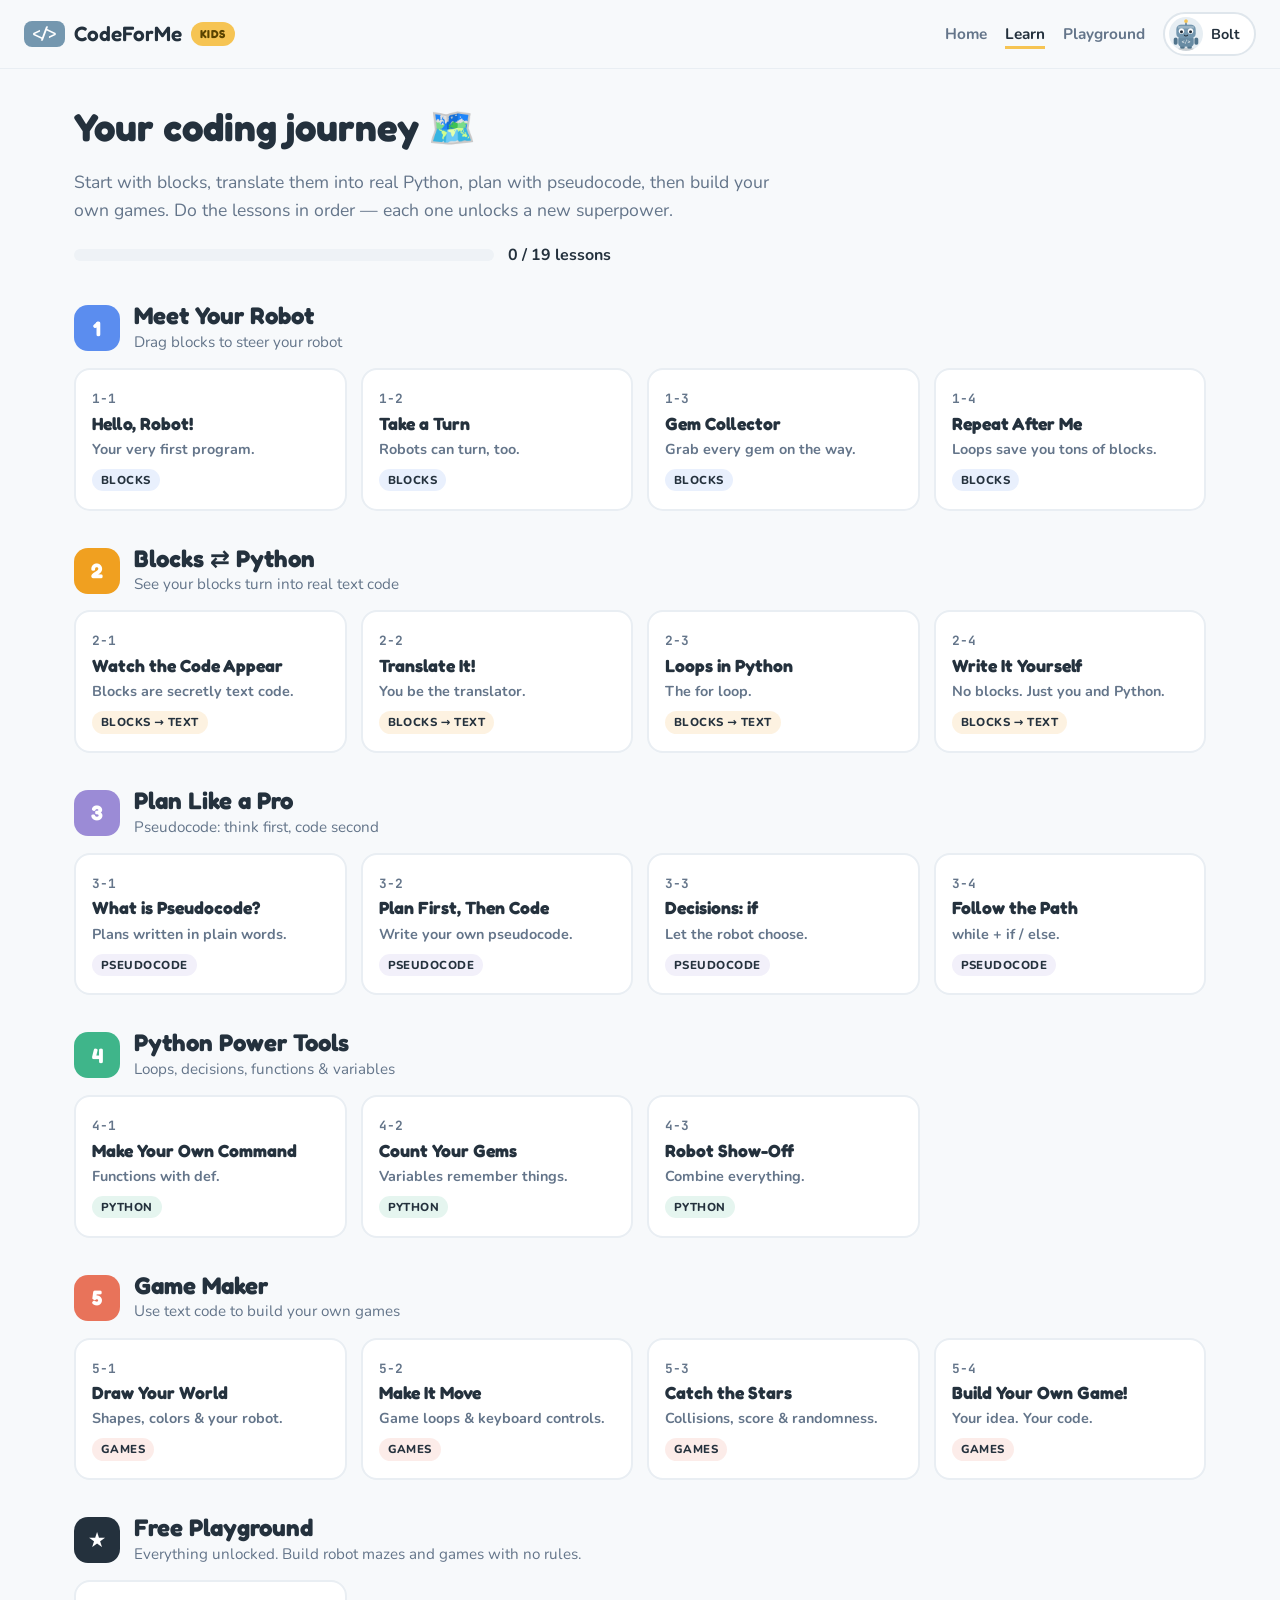
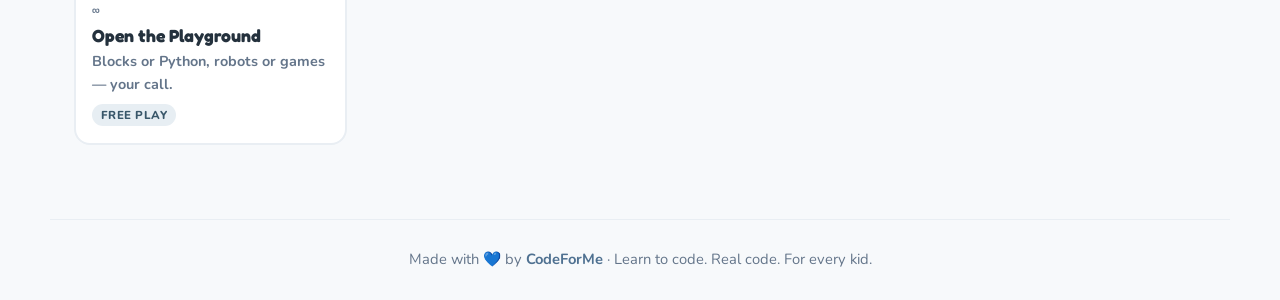
==== learn.html @ 1c7331c0 "Add files via upload" ====
<!doctype html>
<html lang="en">
<head>
<title>Learn — CodeForMe Kids</title>
<meta charset="UTF-8" />
<meta name="viewport" content="width=device-width, initial-scale=1" />
<link rel="preconnect" href="https://fonts.googleapis.com"><link rel="preconnect" href="https://fonts.gstatic.com" crossorigin>
<link href="https://fonts.googleapis.com/css2?family=Fredoka:wght@500;600;700&family=Nunito:wght@400;600;700;800&family=JetBrains+Mono:wght@400;500;600&display=swap" rel="stylesheet">
<link rel="stylesheet" href="css/kids.css" />
<link rel="icon" href="data:image/svg+xml,<svg xmlns=%22http://www.w3.org/2000/svg%22 viewBox=%220 0 100 100%22><rect width=%22100%22 height=%22100%22 rx=%2222%22 fill=%22%237497af%22/><text x=%2250%22 y=%2266%22 font-size=%2252%22 font-family=%22monospace%22 fill=%22white%22 text-anchor=%22middle%22>&lt;/&gt;</text></svg>" />
</head>
<body data-page="learn">
<header id="site-header"></header>
<main class="container" style="padding-top:36px;padding-bottom:40px">
  <h1 style="font-size:2.4rem">Your coding journey 🗺️</h1>
  <p style="color:var(--text-muted);font-size:1.1rem;max-width:40em">Start with blocks, translate them into real Python, plan with pseudocode, then build your own games. Do the lessons in order — each one unlocks a new superpower.</p>
  <div style="display:flex;align-items:center;gap:14px;margin:18px 0 34px"><div class="progress-bar" style="flex:1"><i id="pbar" style="width:0"></i></div><b id="ptext"></b></div>
  <div id="units"></div>
</main>
<div id="site-footer"></div>
<script src="js/common.js"></script>
<script src="js/blocks.js"></script>
<script src="js/lessons-robot.js"></script>
<script src="js/lessons-game.js"></script>
<script>
  const prog = CFM.getProgress(); let done = 0, html = "";
  CFM.UNITS.forEach((u) => {
    const ls = CFM.LESSONS.filter((l) => l.unit === u.id);
    html += `<section class="unit"><div class="unit-head"><span class="unit-badge" style="background:${u.color}">${u.id}</span><div><h2>${u.title}</h2><p>${u.sub}</p></div></div><div class="lessons">` +
      ls.map((l) => { const d = prog[l.id]; if (d) done++; return `<a class="lesson-card ${d ? "done" : ""}" href="lesson.html?id=${l.id}"><span class="n">${l.id}</span><h3>${l.title}</h3><p>${l.blurb}</p><span class="tag" style="background:${u.color}22;color:#24313d">${u.tag}</span></a>`; }).join("") + "</div></section>";
  });
  document.getElementById("units").innerHTML = html + `<section class="unit"><div class="unit-head"><span class="unit-badge" style="background:#24313d">★</span><div><h2>Free Playground</h2><p>Everything unlocked. Build robot mazes and games with no rules.</p></div></div><div class="lessons"><a class="lesson-card" href="playground.html"><span class="n">∞</span><h3>Open the Playground</h3><p>Blocks or Python, robots or games — your call.</p><span class="tag">Free play</span></a></div></section>`;
  document.getElementById("pbar").style.width = (done / CFM.LESSONS.length * 100) + "%";
  document.getElementById("ptext").textContent = done + " / " + CFM.LESSONS.length + " lessons";
</script>
</body>
</html>
---- css/kids.css ----
:root {
  --bg: #f7f9fb; --bg-raised: #fff; --bg-inset: #eef2f6;
  --border: #dfe6ec; --border-soft: #e9eef3;
  --text: #24313d; --text-muted: #64758a;
  --accent: #7497af; --accent-dark: #4f7191; --accent-darker: #385669;
  --accent-light: #e7eef3; --accent-soft: #d3e0e8;
  --sun: #f6c453; --sun-dark: #d9a520; --coral: #ef8a6b; --mint: #62c3a0; --grape: #9b8bd6;
  --danger: #c0392b; --danger-soft: #fbe4e1; --ok: #2e9e72; --ok-soft: #dff5ea;
  --shadow-sm: 0 1px 3px rgba(36,49,61,.06); --shadow-md: 0 10px 26px rgba(36,49,61,.08);
  --shadow-lg: 0 20px 46px rgba(36,49,61,.13); --shadow-accent: 0 10px 22px rgba(79,113,145,.28);
  --radius: 16px; --radius-lg: 22px;
  --font-ui: 'Nunito', system-ui, sans-serif; --font-display: 'Fredoka', var(--font-ui);
  --font-mono: 'JetBrains Mono', 'SFMono-Regular', Consolas, monospace;
  /* block colors */
  --b-motion: #5b8def; --b-action: #f0a020; --b-loop: #e8735a; --b-logic: #3fb58a; --b-say: #9b8bd6;
}
* { box-sizing: border-box; }
html, body { margin: 0; background: var(--bg); color: var(--text); font-family: var(--font-ui); font-size: 16px; line-height: 1.6; }
::selection { background: var(--accent-soft); color: var(--accent-darker); }
a { color: var(--accent-dark); text-decoration: none; font-weight: 700; }
a:hover { text-decoration: underline; }
h1, h2, h3 { font-family: var(--font-display); line-height: 1.15; margin: 0 0 .5em; }
code, .mono { font-family: var(--font-mono); font-size: .9em; background: var(--accent-light); padding: 1px 6px; border-radius: 6px; color: var(--accent-darker); }
.container { max-width: 1180px; margin: 0 auto; padding: 0 24px; }

/* Header */
.site-header { position: sticky; top: 0; z-index: 30; background: rgba(247,249,251,.92); backdrop-filter: blur(10px); border-bottom: 1px solid var(--border-soft); }
.header-inner { max-width: 1400px; margin: 0 auto; padding: 12px 24px; display: flex; align-items: center; justify-content: space-between; gap: 16px; }
.logo { font-family: var(--font-display); font-weight: 600; font-size: 1.3rem; color: var(--text); display: flex; align-items: center; gap: 9px; }
.logo:hover { text-decoration: none; color: var(--accent-dark); }
.logo-mark { font-family: var(--font-mono); font-weight: 700; font-size: .95rem; color: #fff; background: var(--accent); padding: 5px 7px; border-radius: 8px; line-height: 1; }
.logo-kids { background: var(--sun); color: #5a4300; font-size: .72rem; font-weight: 700; padding: 3px 9px; border-radius: 999px; letter-spacing: .04em; text-transform: uppercase; }
.site-nav { display: flex; align-items: center; gap: 18px; }
.site-nav a { color: var(--text-muted); font-weight: 700; font-size: .96rem; }
.site-nav a:hover, .site-nav a.active { color: var(--text); text-decoration: none; }
.site-nav a.active { box-shadow: 0 3px 0 var(--sun); }
.chip-btn { display: inline-flex; align-items: center; gap: 8px; background: var(--bg-raised); border: 2px solid var(--border); border-radius: 999px; padding: 3px 14px 3px 4px; font: 700 .9rem var(--font-ui); color: var(--text); cursor: pointer; }
.chip-btn:hover { border-color: var(--accent); }
.chip-btn canvas { width: 34px; height: 34px; background: var(--accent-light); border-radius: 50%; }

/* Buttons */
.btn { font: 800 1rem var(--font-display); letter-spacing: .01em; border: 0; border-radius: 999px; padding: 11px 24px; cursor: pointer; transition: transform .15s, box-shadow .15s, background .15s; display: inline-flex; align-items: center; gap: 8px; }
.btn:hover { text-decoration: none; transform: translateY(-2px); }
.btn:disabled { opacity: .5; cursor: not-allowed; transform: none; }
.btn-primary { background: var(--accent); color: #fff; box-shadow: var(--shadow-accent); }
.btn-primary:hover { background: var(--accent-dark); }
.btn-sun { background: var(--sun); color: #4a3800; box-shadow: 0 8px 18px rgba(217,165,32,.3); }
.btn-sun:hover { background: #f8cf6a; }
.btn-ghost { background: var(--bg-raised); color: var(--accent-darker); border: 2px solid var(--border); padding: 9px 20px; }
.btn-ghost:hover { border-color: var(--accent); }
.btn-sm { font-size: .88rem; padding: 6px 14px; }
.btn-run { background: var(--ok); color: #fff; box-shadow: 0 8px 18px rgba(46,158,114,.3); }
.btn-run:hover { background: #26855f; }

/* Hero */
.hero { background: radial-gradient(560px circle at 10% 10%, rgba(116,151,175,.2), transparent 60%), radial-gradient(480px circle at 92% 8%, rgba(246,196,83,.22), transparent 60%), #fbfcfd; padding: 64px 0 90px; position: relative; overflow: hidden; }
.hero-grid { display: grid; grid-template-columns: 1.15fr .85fr; gap: 40px; align-items: center; }
.eyebrow { display: inline-block; background: var(--accent-light); color: var(--accent-darker); font-weight: 800; font-size: .8rem; padding: 4px 12px; border-radius: 999px; letter-spacing: .05em; text-transform: uppercase; }
.hero h1 { font-size: clamp(2.2rem, 5vw, 3.6rem); margin: 14px 0; }
.mark { background: linear-gradient(transparent 60%, var(--sun) 60%); padding: 0 4px; }
.hero p.lead { font-size: 1.2rem; color: var(--text-muted); max-width: 34em; }
.hero-cta { display: flex; gap: 14px; margin-top: 26px; flex-wrap: wrap; }
.hero-stage { background: var(--bg-raised); border-radius: var(--radius-lg); box-shadow: var(--shadow-lg); padding: 18px; text-align: center; border: 1px solid var(--border-soft); }
.hero-stage canvas { width: 100%; max-width: 360px; aspect-ratio: 1; }
.hero-wave { position: absolute; left: 0; bottom: -1px; width: 100%; height: 50px; fill: var(--bg); }

section.block { padding: 64px 0; }
section.alt { background: var(--bg-raised); border-top: 1px solid var(--border-soft); border-bottom: 1px solid var(--border-soft); }
.section-title { text-align: center; font-size: 2.1rem; }
.section-sub { text-align: center; color: var(--text-muted); max-width: 40em; margin: 0 auto 36px; font-size: 1.08rem; }

/* Journey steps */
.journey { display: grid; grid-template-columns: repeat(5, 1fr); gap: 16px; counter-reset: step; }
.step { background: var(--bg); border: 2px solid var(--border-soft); border-radius: var(--radius); padding: 20px 16px; position: relative; text-align: center; }
.step .num { width: 38px; height: 38px; border-radius: 50%; display: grid; place-items: center; margin: 0 auto 10px; font: 700 1.1rem var(--font-display); color: #fff; }
.step h3 { font-size: 1.1rem; }
.step p { color: var(--text-muted); font-size: .92rem; margin: 0; }
.step pre { margin: 10px 0 0; text-align: left; background: #1f2a36; color: #d7e3ee; font: 500 .74rem/1.5 var(--font-mono); padding: 8px 10px; border-radius: 10px; overflow: hidden; }

.cards { display: grid; grid-template-columns: repeat(3, 1fr); gap: 20px; }
.card { background: var(--bg-raised); border: 1px solid var(--border-soft); border-radius: var(--radius-lg); padding: 24px; box-shadow: var(--shadow-sm); }
.card .ico { font-size: 2rem; }

/* Learn map */
.unit { margin-bottom: 34px; }
.unit-head { display: flex; align-items: center; gap: 14px; margin-bottom: 14px; }
.unit-badge { width: 46px; height: 46px; border-radius: 14px; display: grid; place-items: center; color: #fff; font: 700 1.3rem var(--font-display); }
.unit-head h2 { margin: 0; font-size: 1.5rem; }
.unit-head p { margin: 0; color: var(--text-muted); font-size: .95rem; }
.lessons { display: grid; grid-template-columns: repeat(auto-fill, minmax(230px, 1fr)); gap: 14px; }
.lesson-card { background: var(--bg-raised); border: 2px solid var(--border-soft); border-radius: var(--radius); padding: 16px; color: var(--text); display: block; position: relative; transition: transform .15s, border-color .15s, box-shadow .15s; }
.lesson-card:hover { text-decoration: none; transform: translateY(-3px); border-color: var(--accent); box-shadow: var(--shadow-md); }
.lesson-card .n { font: 700 .8rem var(--font-mono); color: var(--text-muted); }
.lesson-card h3 { font-size: 1.1rem; margin: 2px 0 4px; }
.lesson-card p { margin: 0; color: var(--text-muted); font-size: .9rem; }
.lesson-card .tag { display: inline-block; margin-top: 8px; font-size: .72rem; font-weight: 800; padding: 2px 9px; border-radius: 999px; background: var(--accent-light); color: var(--accent-darker); text-transform: uppercase; letter-spacing: .04em; }
.lesson-card.done { border-color: var(--mint); background: #f5fcf9; }
.lesson-card.done::after { content: "✓"; position: absolute; top: 10px; right: 12px; width: 26px; height: 26px; border-radius: 50%; background: var(--mint); color: #fff; display: grid; place-items: center; font-weight: 800; }
.progress-bar { height: 12px; background: var(--bg-inset); border-radius: 999px; overflow: hidden; max-width: 420px; }
.progress-bar > i { display: block; height: 100%; background: linear-gradient(90deg, var(--mint), var(--sun)); border-radius: 999px; transition: width .4s; }

/* Lesson / playground layout */
.workbench { max-width: 1400px; margin: 0 auto; padding: 18px 24px 40px; display: grid; grid-template-columns: minmax(360px, 520px) 1fr; gap: 20px; align-items: start; }
.col { display: flex; flex-direction: column; gap: 16px; min-width: 0; }
.panel { background: var(--bg-raised); border: 1px solid var(--border-soft); border-radius: var(--radius-lg); box-shadow: var(--shadow-sm); overflow: hidden; }
.panel-header { display: flex; align-items: center; justify-content: space-between; gap: 10px; padding: 10px 16px; border-bottom: 1px solid var(--border-soft); background: #fbfcfd; font: 600 1rem var(--font-display); flex-wrap: wrap; }
.panel-body { padding: 16px 18px; }
.actions { display: flex; gap: 8px; align-items: center; flex-wrap: wrap; }
.lesson-title { display: flex; align-items: center; gap: 12px; }
.lesson-title .unit-badge { width: 38px; height: 38px; font-size: 1.05rem; border-radius: 12px; }
.story p { margin: 0 0 10px; }
.goal { background: #fff8e3; border: 2px dashed var(--sun); border-radius: 12px; padding: 10px 14px; font-weight: 700; margin: 12px 0; }
.vocab { display: flex; gap: 6px; flex-wrap: wrap; margin-top: 8px; }
.vocab span { background: var(--accent-light); color: var(--accent-darker); border-radius: 999px; padding: 2px 12px; font-size: .84rem; font-weight: 800; }
.checklist { list-style: none; padding: 0; margin: 10px 0 0; }
.checklist li { display: flex; gap: 8px; align-items: center; font-size: .94rem; padding: 2px 0; color: var(--text-muted); }
.checklist li::before { content: ""; width: 18px; height: 18px; border-radius: 50%; border: 2px solid var(--border); flex: none; }
.checklist li.ok { color: var(--ok); font-weight: 700; }
.checklist li.ok::before { background: var(--ok) center/12px no-repeat url("data:image/svg+xml,%3Csvg xmlns='http://www.w3.org/2000/svg' viewBox='0 0 12 12'%3E%3Cpath d='M2 6.5l3 3 5-6' fill='none' stroke='white' stroke-width='2' stroke-linecap='round'/%3E%3C/svg%3E"); border-color: var(--ok); }
.hint-box { display: none; background: var(--accent-light); border-radius: 12px; padding: 10px 14px; margin-top: 10px; font-size: .95rem; }
.hint-box.show { display: block; }

.stage-wrap { background: #eaf1f6; display: grid; place-items: center; padding: 10px; }
#stage-canvas { width: 100%; max-width: 560px; height: auto; background: #fff; border-radius: 12px; box-shadow: var(--shadow-sm); display: block; }
.speed { display: flex; align-items: center; gap: 6px; font-size: .82rem; color: var(--text-muted); font-weight: 700; }
.speed input { width: 80px; accent-color: var(--accent); }

.console { background: #1f2a36; color: #d7e3ee; font: 500 .85rem/1.55 var(--font-mono); padding: 10px 14px; min-height: 64px; max-height: 150px; overflow: auto; white-space: pre-wrap; }
.console .err { color: #ff9d8f; } .console .muted { color: #7f93a6; } .console .good { color: #7de0b3; }
.status { font: 700 .82rem var(--font-ui); padding: 3px 12px; border-radius: 999px; background: var(--bg-inset); color: var(--text-muted); }
.status.ok { background: var(--ok-soft); color: var(--ok); } .status.err { background: var(--danger-soft); color: var(--danger); }

/* Code editor with highlighting */
.editor { position: relative; display: flex; background: #1f2a36; min-height: 260px; height: 340px; }
.editor.tall { height: 460px; }
.editor .gutter { width: 44px; flex: none; margin: 0; padding: 12px 8px 12px 0; text-align: right; color: #5d7386; font: 500 .9rem/1.6 var(--font-mono); overflow: hidden; user-select: none; background: #1a2430; }
.editor .layers { position: relative; flex: 1; min-width: 0; }
.editor pre.hl, .editor textarea { position: absolute; inset: 0; margin: 0; padding: 12px 14px; font: 500 .9rem/1.6 var(--font-mono); tab-size: 4; white-space: pre; overflow: auto; border: 0; }
.editor pre.hl { color: #d7e3ee; pointer-events: none; overflow: hidden; }
.editor textarea { background: transparent; color: transparent; caret-color: #fff; resize: none; outline: none; }
.editor textarea::selection { background: rgba(116,151,175,.5); color: transparent; }
.editor.readonly textarea { cursor: default; }
.tk-c { color: #7f93a6; font-style: italic; } .tk-s { color: #9fe0b0; } .tk-k { color: #ff9d8f; font-weight: 600; } .tk-n { color: #f6c453; } .tk-f { color: #8ec5ff; }
.pseudo-box { width: 100%; border: 0; border-bottom: 1px solid var(--border-soft); padding: 12px 16px; font: 500 .92rem/1.6 var(--font-mono); background: #fffdf3; color: #5a4a10; resize: vertical; min-height: 96px; outline: none; }
.pseudo-label { padding: 8px 16px 0; background: #fffdf3; font-weight: 800; font-size: .82rem; color: #a07d10; text-transform: uppercase; letter-spacing: .05em; }
.pseudo-show { background: #fffdf3; padding: 12px 16px; font: 500 .92rem/1.7 var(--font-mono); color: #5a4a10; white-space: pre-wrap; border-bottom: 1px solid var(--border-soft); }
.pseudo-show b { color: #c2410c; }

/* Blocks */
.blocks-area { display: grid; grid-template-columns: 210px 1fr; min-height: 360px; }
.blocks-area.with-text { grid-template-columns: 210px 1fr 1fr; }
.palette { background: #f3f7fa; border-right: 1px solid var(--border-soft); padding: 10px; display: flex; flex-direction: column; gap: 8px; align-items: flex-start; }
.palette h4 { margin: 4px 0 0; font: 700 .72rem var(--font-ui); text-transform: uppercase; letter-spacing: .08em; color: var(--text-muted); }
.ws { padding: 14px; min-height: 360px; background: #fff linear-gradient(#0000 0, #0000 0); background-image: radial-gradient(#e3eaf0 1px, transparent 1px); background-size: 18px 18px; }
.blk { --c: var(--b-motion); background: var(--c); color: #fff; font: 700 .9rem var(--font-ui); border-radius: 10px; padding: 7px 12px; display: inline-flex; align-items: center; gap: 8px; cursor: grab; box-shadow: 0 2px 0 rgba(0,0,0,.18); user-select: none; position: relative; }
.blk.motion { --c: var(--b-motion); } .blk.action { --c: var(--b-action); } .blk.loop { --c: var(--b-loop); } .blk.logic { --c: var(--b-logic); } .blk.say { --c: var(--b-say); }
.blk input, .blk select { font: 700 .88rem var(--font-ui); border: 0; border-radius: 6px; padding: 2px 6px; background: #fff; color: var(--text); max-width: 150px; }
.blk input[type=number] { width: 54px; }
.blk .x { margin-left: 4px; background: rgba(0,0,0,.18); border: 0; color: #fff; border-radius: 50%; width: 18px; height: 18px; cursor: pointer; font-size: .7rem; line-height: 1; padding: 0; }
.ws .blk { display: flex; width: 100%; max-width: 360px; }
.ws .cblock { max-width: 380px; margin: 0 0 6px; }
.cblock > .cb-head { border-radius: 10px 10px 0 0; }
.cblock > .cb-body { margin-left: 16px; border-left: 12px solid var(--c); background: rgba(0,0,0,.03); padding: 6px 6px 6px 8px; min-height: 34px; border-radius: 0 0 0 6px; }
.cblock > .cb-foot { height: 12px; background: var(--c); border-radius: 0 0 10px 10px; margin-bottom: 2px; }
.cblock .else-label { margin: 0; }
.slot { display: flex; flex-direction: column; gap: 6px; min-height: 28px; }
.slot:empty::after { content: "drop blocks here"; color: #9fb0bf; font-size: .78rem; font-weight: 700; padding: 4px 6px; }
.drop-on { outline: 3px dashed var(--sun); outline-offset: 2px; border-radius: 8px; }
.drop-line { height: 6px; background: var(--sun); border-radius: 4px; margin: -1px 0; }
.locked .blk { cursor: default; } .locked .x { display: none; }
.text-preview { border-left: 1px solid var(--border-soft); background: #1f2a36; display: flex; flex-direction: column; min-width: 0; }
.text-preview .cap { color: #f6c453; font: 800 .74rem var(--font-ui); text-transform: uppercase; letter-spacing: .08em; padding: 8px 14px 0; }
.text-preview .editor { flex: 1; height: auto; min-height: 320px; background: transparent; }
.text-preview .gutter { background: transparent; }

/* Modal / toast */
.modal-bg { position: fixed; inset: 0; background: rgba(31,42,54,.5); display: none; place-items: center; z-index: 60; padding: 20px; }
.modal-bg.show { display: grid; }
.modal { background: #fff; border-radius: 24px; padding: 28px; max-width: 520px; width: 100%; box-shadow: var(--shadow-lg); text-align: center; max-height: 92vh; overflow: auto; }
.modal h2 { font-size: 1.8rem; }
.swatches { display: flex; gap: 8px; justify-content: center; flex-wrap: wrap; margin: 6px 0 14px; }
.swatch { width: 34px; height: 34px; border-radius: 50%; border: 3px solid #fff; box-shadow: 0 0 0 2px var(--border); cursor: pointer; }
.swatch.sel { box-shadow: 0 0 0 3px var(--accent-dark); }
.opt-row { display: flex; gap: 8px; justify-content: center; margin-bottom: 12px; flex-wrap: wrap; align-items: center; }
.opt-row .lab { font-weight: 800; font-size: .8rem; color: var(--text-muted); width: 74px; text-align: right; text-transform: uppercase; letter-spacing: .05em; }
.opt { border: 2px solid var(--border); background: #fff; border-radius: 10px; padding: 3px 12px; font: 700 .88rem var(--font-ui); cursor: pointer; }
.opt.sel { border-color: var(--accent-dark); background: var(--accent-light); }
.modal input.name { font: 700 1.1rem var(--font-display); padding: 8px 14px; border: 2px solid var(--border); border-radius: 12px; text-align: center; width: 220px; }
.confetti { position: fixed; top: -12px; width: 10px; height: 14px; z-index: 70; animation: fall 1.8s linear forwards; }
@keyframes fall { to { transform: translateY(105vh) rotate(720deg); opacity: .8; } }

/* Playground extras */
.tool-tabs { display: flex; gap: 6px; }
.tool-tabs button { border: 2px solid var(--border); background: #fff; border-radius: 999px; padding: 4px 16px; font: 700 .9rem var(--font-display); cursor: pointer; }
.tool-tabs button.sel { background: var(--accent); border-color: var(--accent); color: #fff; }
select.pick { font: 700 .88rem var(--font-ui); border: 2px solid var(--border); border-radius: 10px; padding: 4px 8px; background: #fff; }
.palette-tiles { display: flex; gap: 6px; }
.tile-btn { width: 34px; height: 34px; border-radius: 8px; border: 2px solid var(--border); cursor: pointer; font-size: 1rem; background: #fff; }
.tile-btn.sel { border-color: var(--accent-dark); box-shadow: 0 0 0 2px var(--accent-soft); }

.site-footer { border-top: 1px solid var(--border-soft); padding: 28px 0; color: var(--text-muted); text-align: center; font-size: .92rem; }

@media (max-width: 980px) {
  .hero-grid, .workbench, .cards { grid-template-columns: 1fr; }
  .journey { grid-template-columns: 1fr 1fr; }
  .blocks-area, .blocks-area.with-text { grid-template-columns: 1fr; }
  .palette { flex-direction: row; flex-wrap: wrap; border-right: 0; border-bottom: 1px solid var(--border-soft); }
  .site-nav a.hide-sm { display: none; }
}

/* block extras */
.cblock.motion { --c: var(--b-motion); } .cblock.action { --c: var(--b-action); } .cblock.loop { --c: var(--b-loop); } .cblock.logic { --c: var(--b-logic); }
.cblock > .else-label { border-radius: 0; display: flex; width: 100%; }
.cblock > .cb-head { display: flex; width: 100%; }

.split { display: grid; grid-template-columns: 1fr 1fr; min-height: 340px; }
.split > .left { border-right: 1px solid var(--border-soft); overflow: auto; }
.split .blocks-area { grid-template-columns: 1fr; }
.split .editor { height: 100%; min-height: 340px; }
@media (max-width: 980px) { .split { grid-template-columns: 1fr; } }
.story pre { margin: 8px 0; background: #1f2a36; color: #d7e3ee; border-radius: 10px; }
.story pre.mono { background: #1f2a36; color: #d7e3ee; white-space: pre; overflow: auto; }
@media (max-width: 1320px) { .blocks-area.with-text { grid-template-columns: 210px 1fr; } .blocks-area.with-text .text-preview { grid-column: 1 / -1; border-left: 0; border-top: 1px solid var(--border-soft); } .text-preview .editor { min-height: 180px; } }
@media (max-width: 980px) { .blocks-area.with-text { grid-template-columns: 1fr; } }
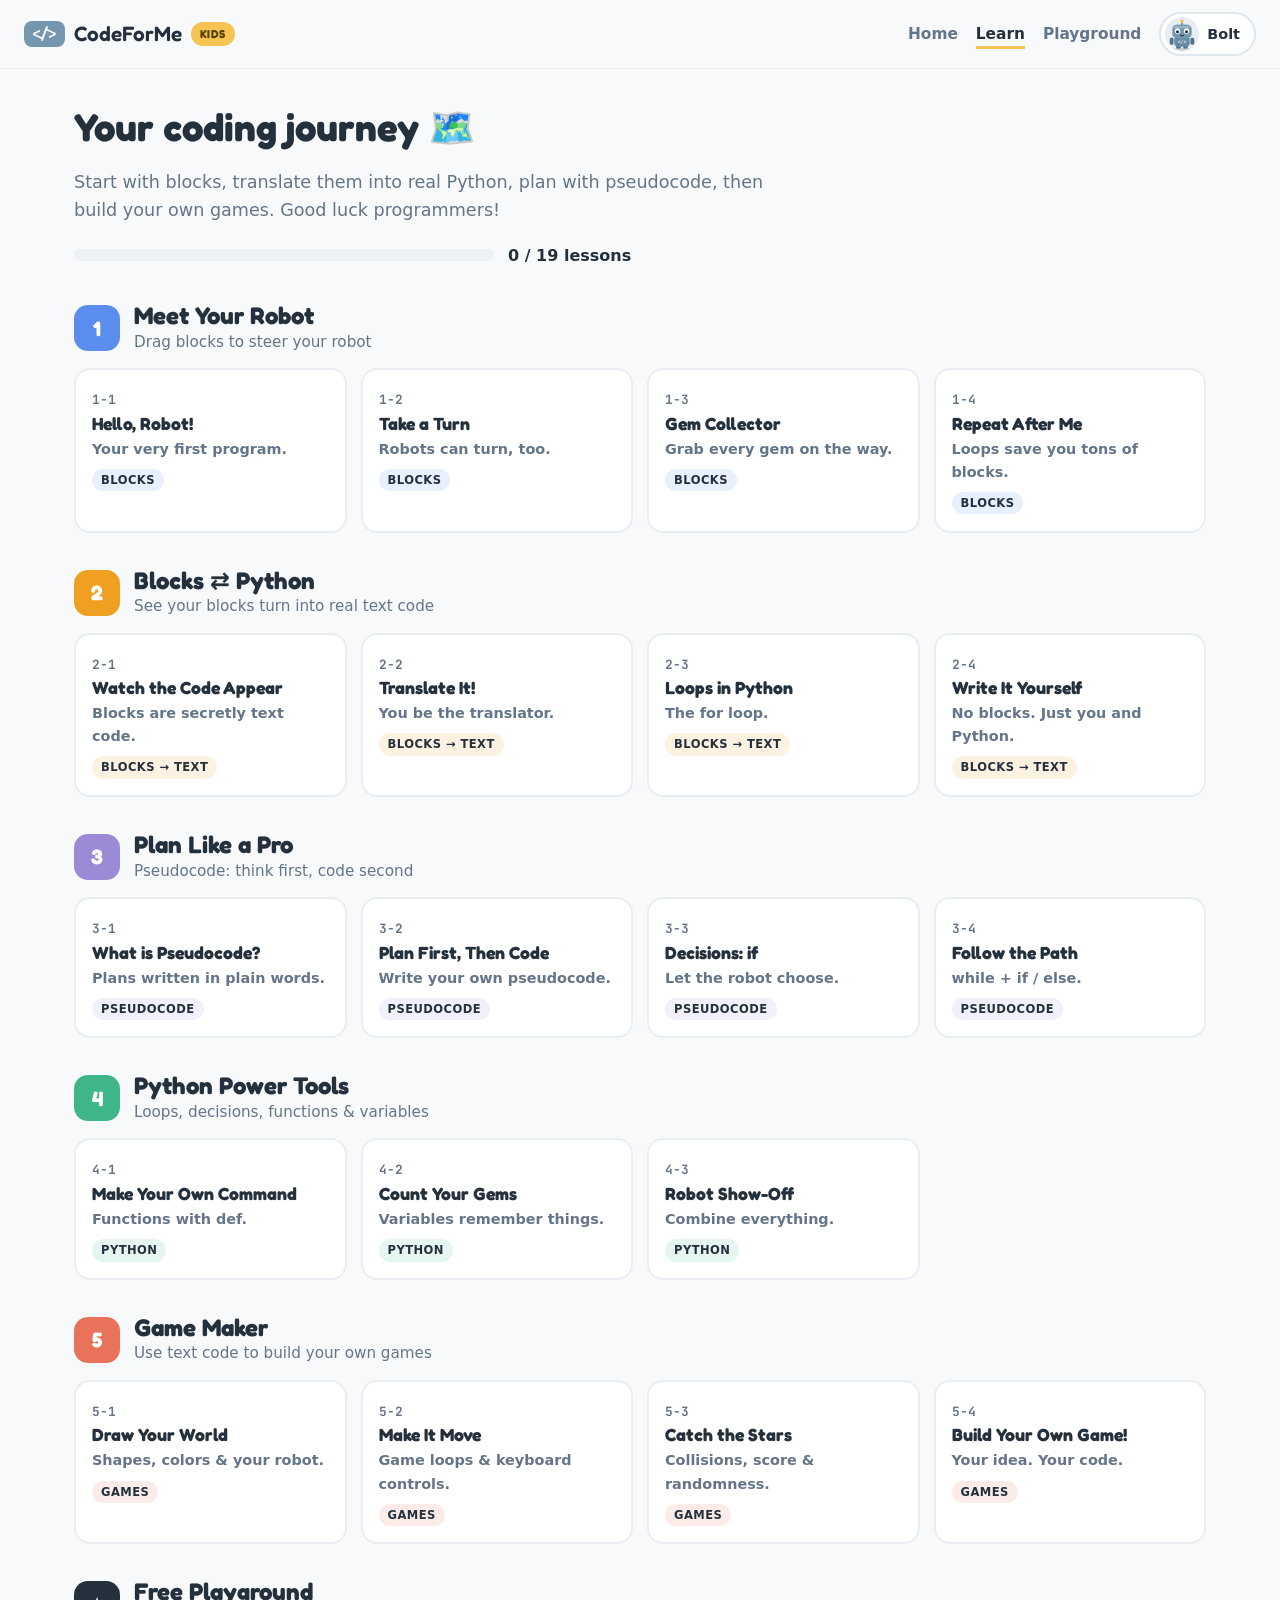
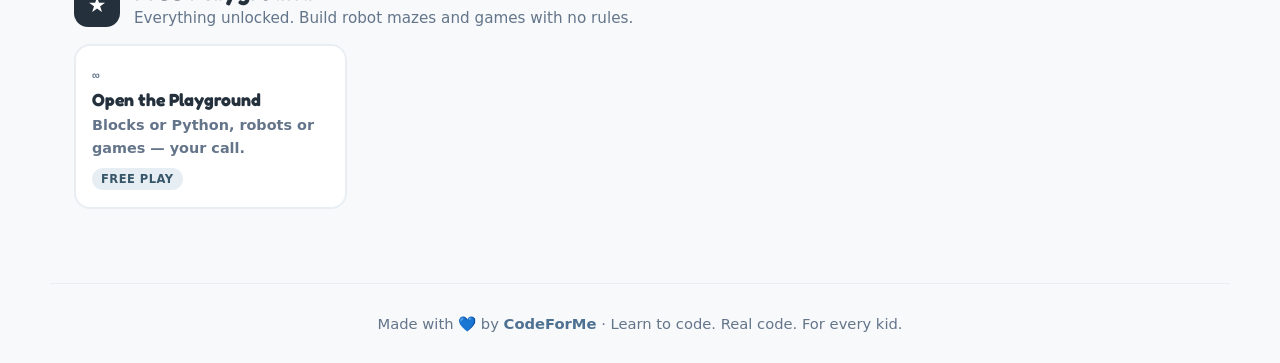
==== commit 109af4a7: "Revise introductory text in learn.html Updated the introductory paragraph to encourage programmers." ====
--- a/learn.html
+++ b/learn.html
@@ -5,7 +5,7 @@
 <meta charset="UTF-8" />
 <meta name="viewport" content="width=device-width, initial-scale=1" />
 <link rel="preconnect" href="https://fonts.googleapis.com"><link rel="preconnect" href="https://fonts.gstatic.com" crossorigin>
-<link href="https://fonts.googleapis.com/css2?family=Fredoka:wght@500;600;700&family=Nunito:wght@400;600;700;800&family=JetBrains+Mono:wght@400;500;600&display=swap" rel="stylesheet">
+<link href="https://fonts.googleapis.com/css2?family=Fredoka:wght@500;600;700&family=NuniFto:wght@400;600;700;800&family=JetBrains+Mono:wght@400;500;600&display=swap" rel="stylesheet">
 <link rel="stylesheet" href="css/kids.css" />
 <link rel="icon" href="data:image/svg+xml,<svg xmlns=%22http://www.w3.org/2000/svg%22 viewBox=%220 0 100 100%22><rect width=%22100%22 height=%22100%22 rx=%2222%22 fill=%22%237497af%22/><text x=%2250%22 y=%2266%22 font-size=%2252%22 font-family=%22monospace%22 fill=%22white%22 text-anchor=%22middle%22>&lt;/&gt;</text></svg>" />
 </head>
@@ -13,7 +13,7 @@
 <header id="site-header"></header>
 <main class="container" style="padding-top:36px;padding-bottom:40px">
   <h1 style="font-size:2.4rem">Your coding journey 🗺️</h1>
-  <p style="color:var(--text-muted);font-size:1.1rem;max-width:40em">Start with blocks, translate them into real Python, plan with pseudocode, then build your own games. Do the lessons in order — each one unlocks a new superpower.</p>
+  <p style="color:var(--text-muted);font-size:1.1rem;max-width:40em">Start with blocks, translate them into real Python, plan with pseudocode, then build your own games. Good luck programmers!</p>
   <div style="display:flex;align-items:center;gap:14px;margin:18px 0 34px"><div class="progress-bar" style="flex:1"><i id="pbar" style="width:0"></i></div><b id="ptext"></b></div>
   <div id="units"></div>
 </main>
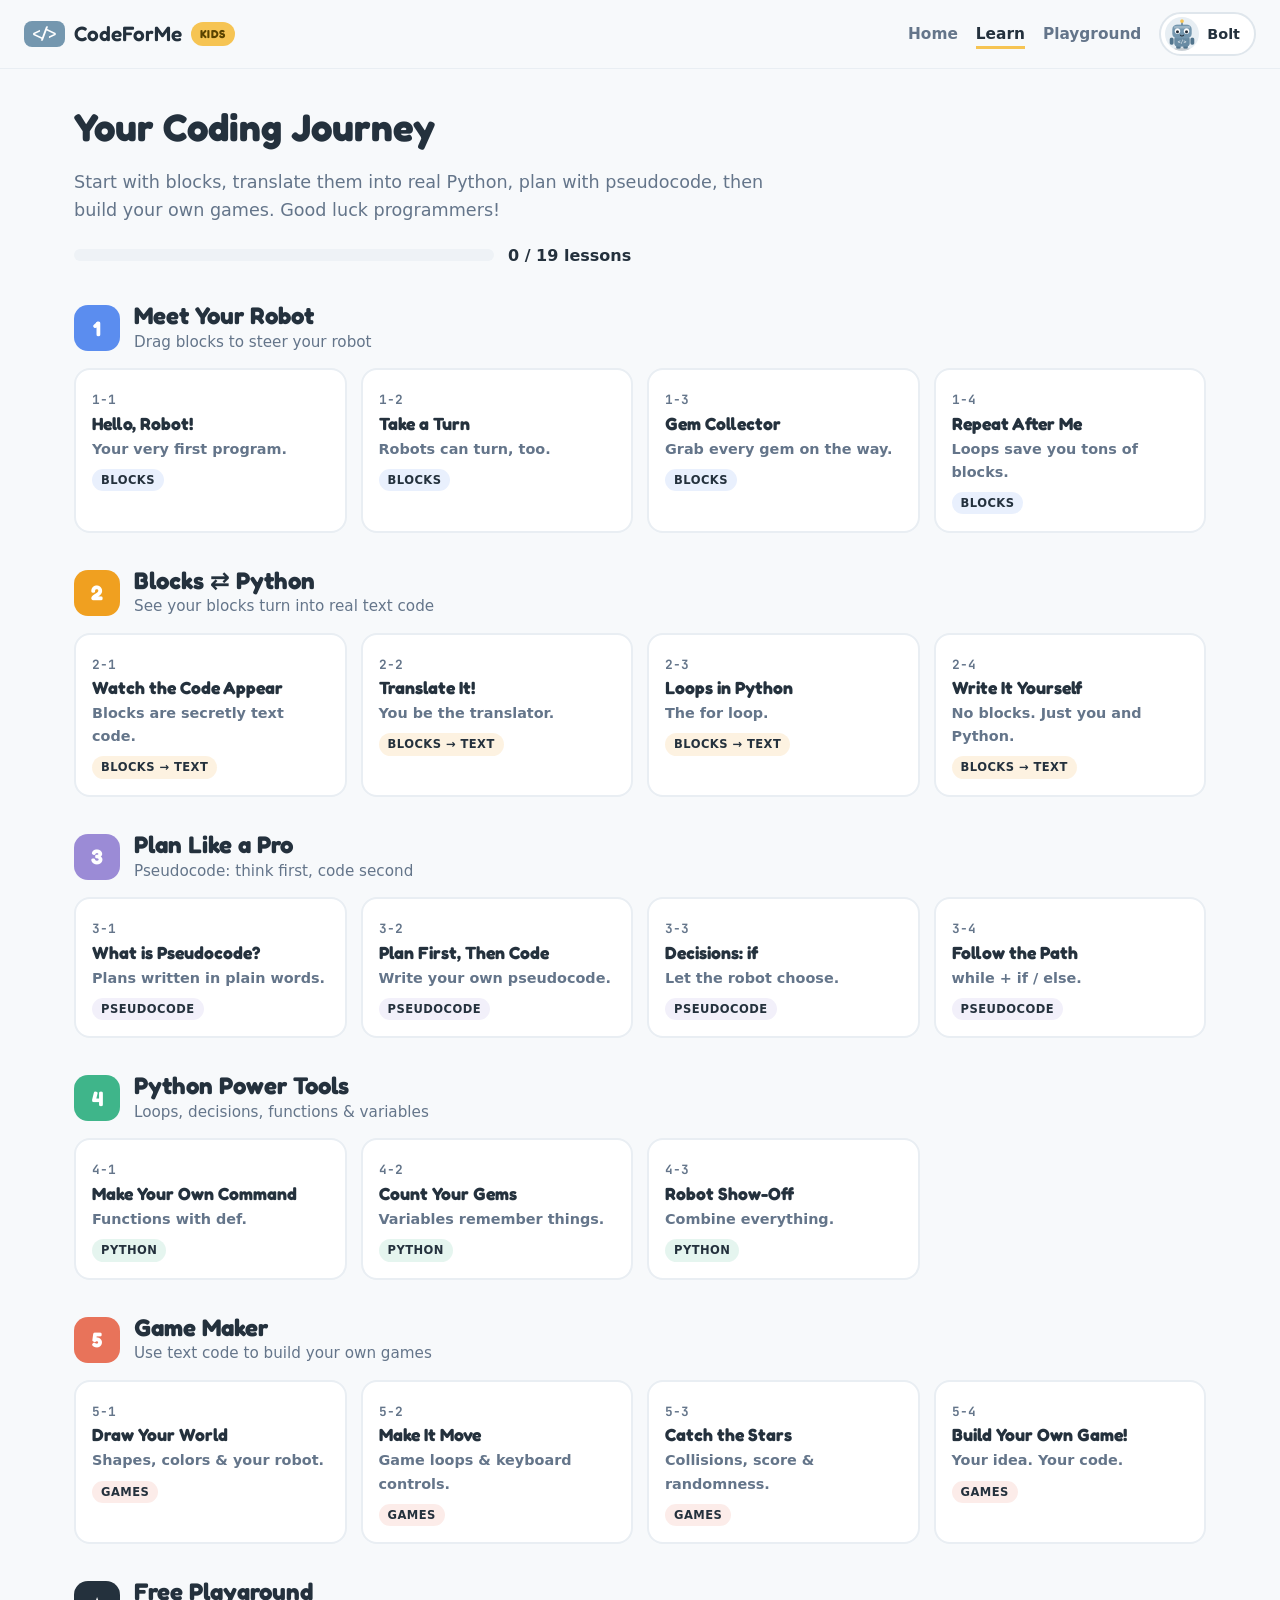
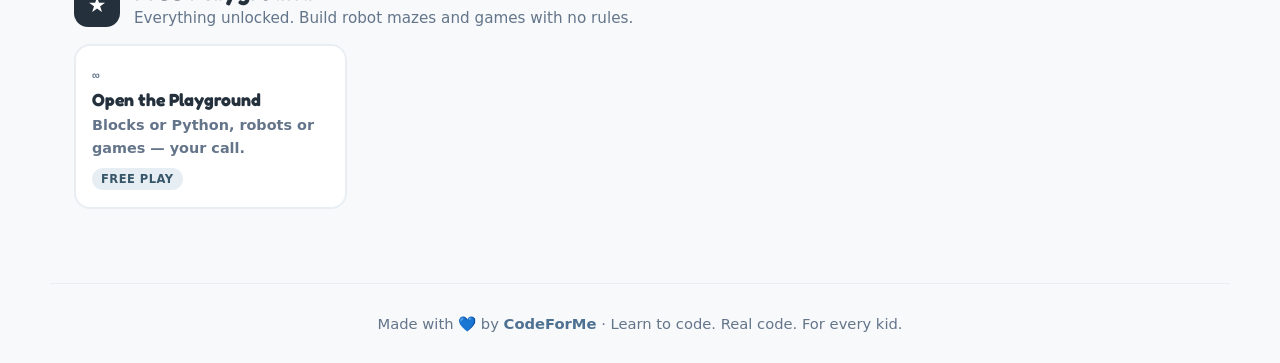
==== commit e64b7440: "Update learn.html" ====
--- a/learn.html
+++ b/learn.html
@@ -12,7 +12,7 @@
 <body data-page="learn">
 <header id="site-header"></header>
 <main class="container" style="padding-top:36px;padding-bottom:40px">
-  <h1 style="font-size:2.4rem">Your coding journey 🗺️</h1>
+  <h1 style="font-size:2.4rem">Your Coding Journey</h1>
   <p style="color:var(--text-muted);font-size:1.1rem;max-width:40em">Start with blocks, translate them into real Python, plan with pseudocode, then build your own games. Good luck programmers!</p>
   <div style="display:flex;align-items:center;gap:14px;margin:18px 0 34px"><div class="progress-bar" style="flex:1"><i id="pbar" style="width:0"></i></div><b id="ptext"></b></div>
   <div id="units"></div>
